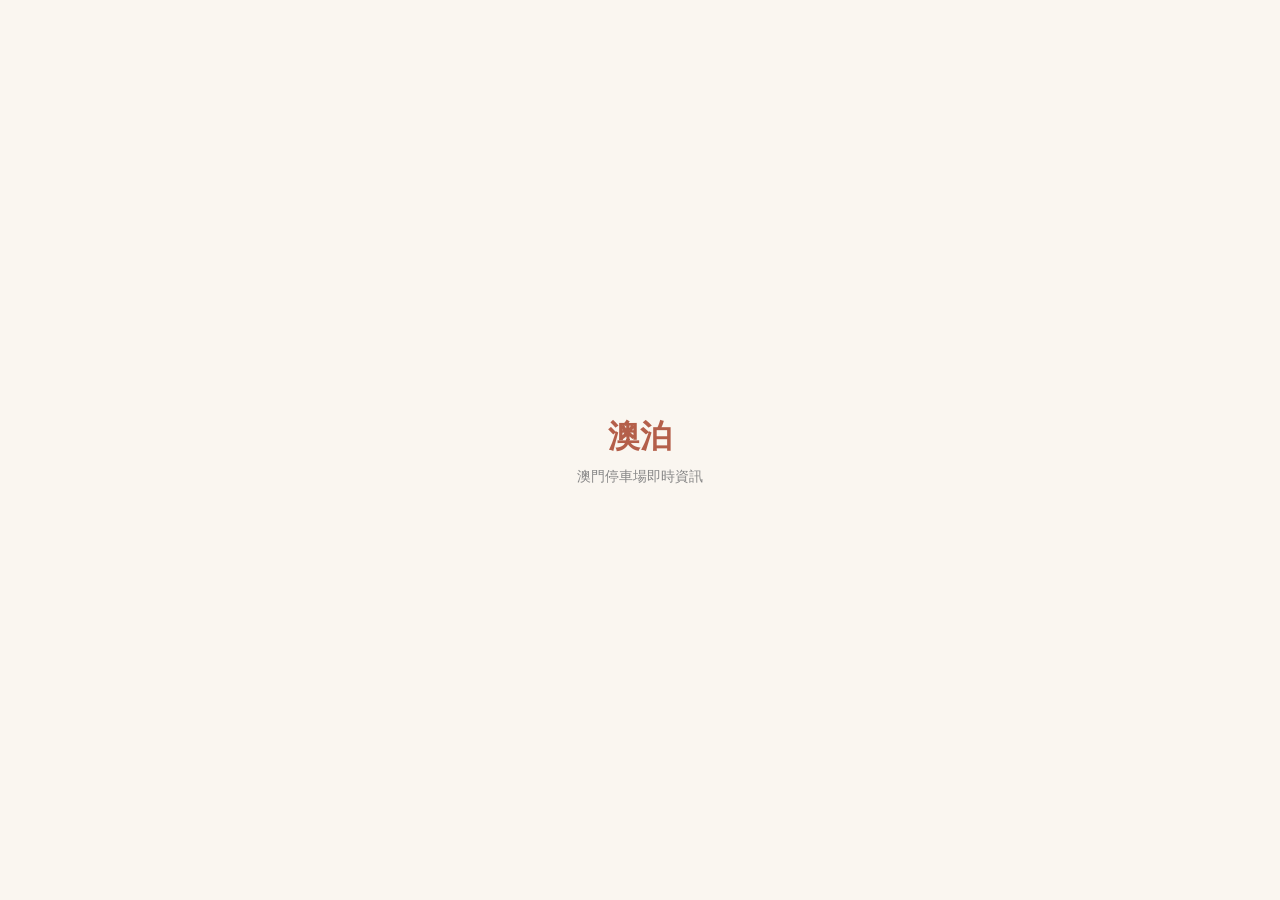
==== docs/index.html @ 18517d8a "Move index.html to docs/" ====
<!DOCTYPE html>
<html lang="zh-Hant">
<head>
  <meta charset="UTF-8">
  <meta name="viewport" content="width=device-width, initial-scale=1.0">
  <title>澳泊 Parking Go</title>
  <style>
    * { margin: 0; padding: 0; box-sizing: border-box; }
    body {
      font-family: -apple-system, BlinkMacSystemFont, 'Segoe UI', Roboto, sans-serif;
      background: #faf6f0;
      color: #2c2c2c;
      display: flex;
      align-items: center;
      justify-content: center;
      min-height: 100vh;
    }
    .container { text-align: center; padding: 2rem; }
    h1 { font-size: 2rem; font-weight: 600; margin-bottom: 0.5rem; color: #b45f4a; }
    p { color: #888; font-size: 0.9rem; }
  </style>
</head>
<body>
  <div class="container">
    <h1>澳泊</h1>
    <p>澳門停車場即時資訊</p>
  </div>
</body>
</html>
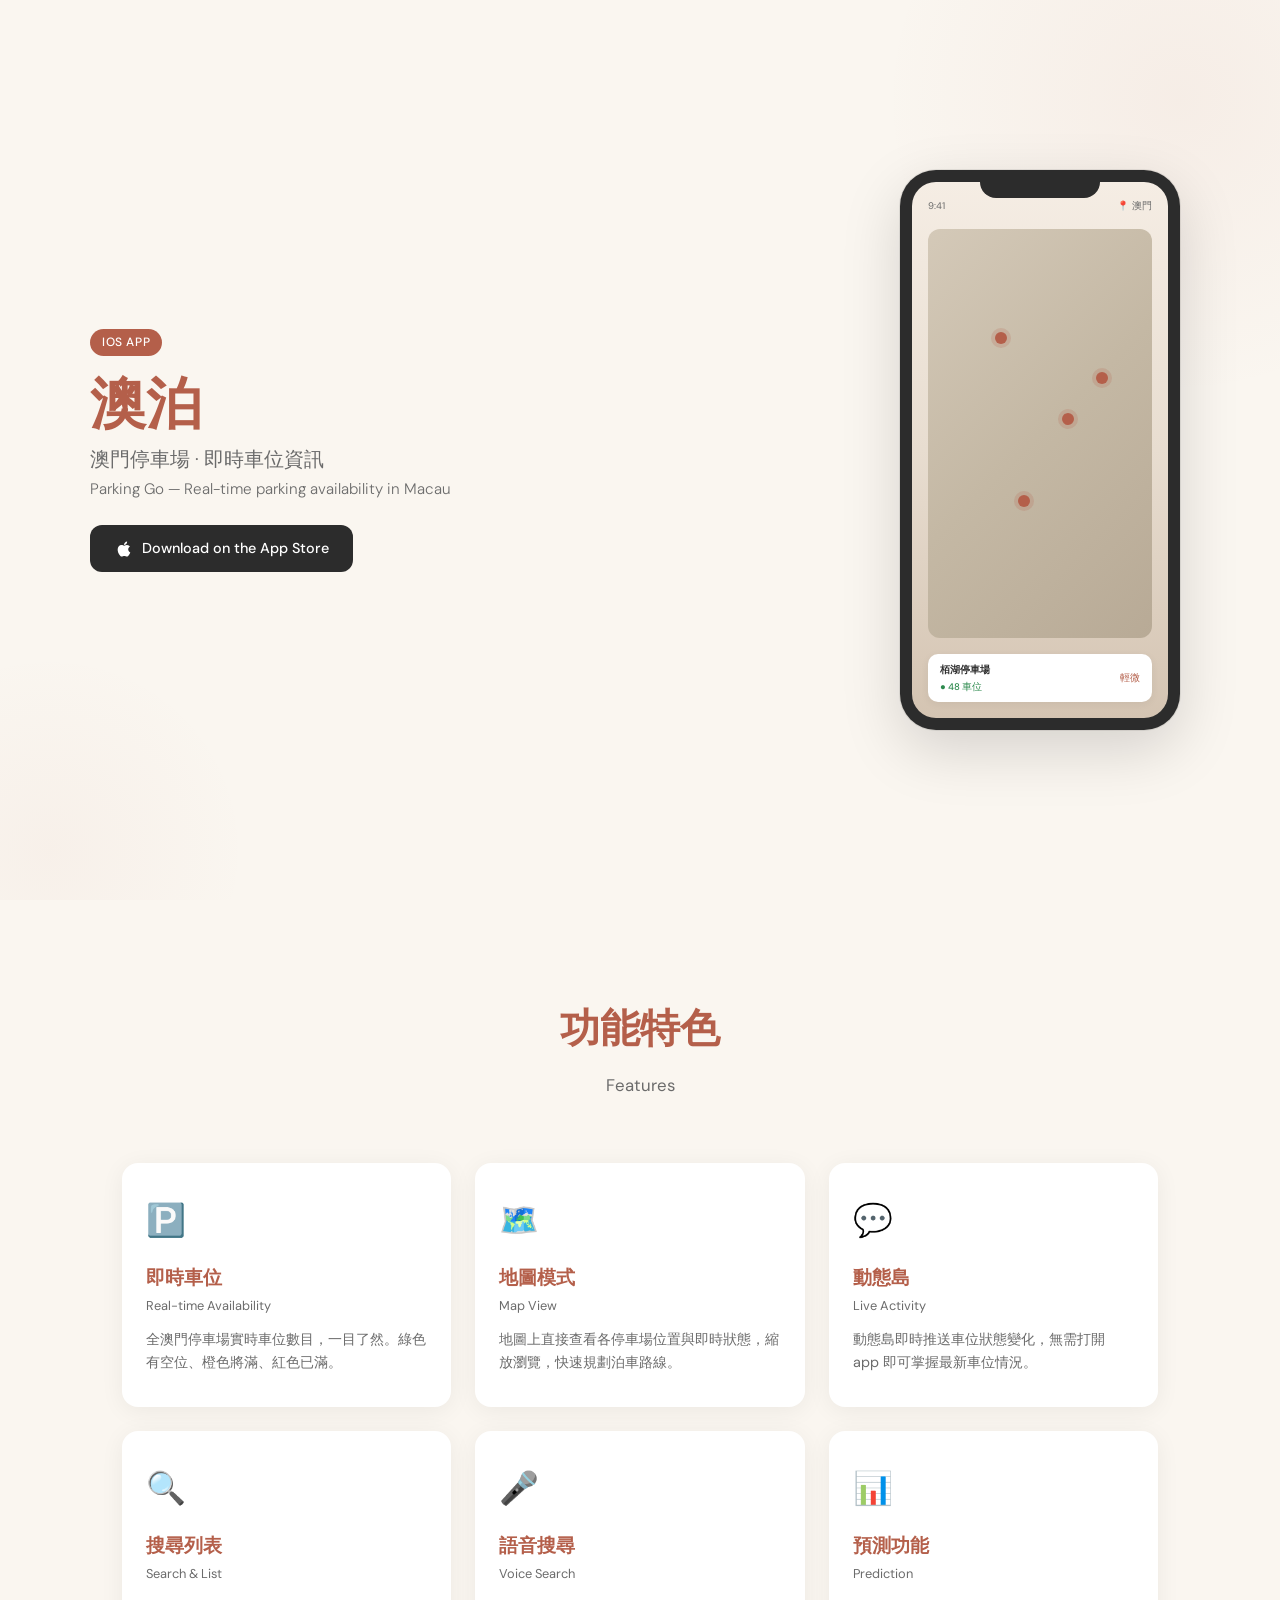
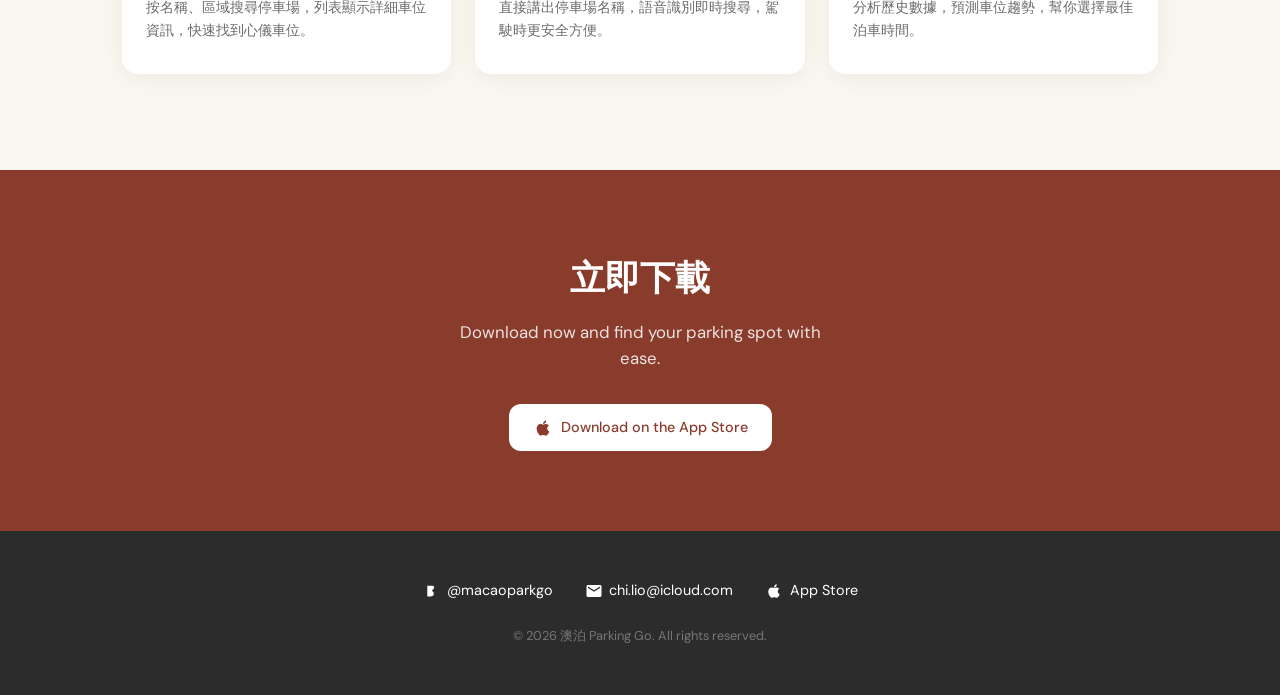
==== commit 15a2e5d4: "feat: redesign landing page with app features and contact" ====
--- a/docs/index.html
+++ b/docs/index.html
@@ -3,27 +3,555 @@
 <head>
   <meta charset="UTF-8">
   <meta name="viewport" content="width=device-width, initial-scale=1.0">
-  <title>澳泊 Parking Go</title>
+  <title>澳泊 Parking Go — 澳門停車場即時資訊</title>
+  <link rel="preconnect" href="https://fonts.googleapis.com">
+  <link rel="preconnect" href="https://fonts.gstatic.com" crossorigin>
+  <link href="https://fonts.googleapis.com/css2?family=DM+Serif+Display:ital@0;1&family=DM+Sans:opsz,wght@9..40,300;9..40,400;9..40,500;9..40,600&display=swap" rel="stylesheet">
   <style>
+    :root {
+      --terracotta: #b45f4a;
+      --terracotta-deep: #8a3c2c;
+      --terracotta-light: #d4897a;
+      --cream: #faf6f0;
+      --cream-dark: #f5ede4;
+      --text: #2c2c2c;
+      --text-light: #6b6b6b;
+      --white: #ffffff;
+      --font-heading: 'DM Serif Display', serif;
+      --font-body: 'DM Sans', sans-serif;
+    }
+
     * { margin: 0; padding: 0; box-sizing: border-box; }
+
     body {
-      font-family: -apple-system, BlinkMacSystemFont, 'Segoe UI', Roboto, sans-serif;
-      background: #faf6f0;
-      color: #2c2c2c;
+      font-family: var(--font-body);
+      color: var(--text);
+      background: var(--cream);
+      line-height: 1.6;
+      -webkit-font-smoothing: antialiased;
+    }
+
+    .hero {
+      min-height: 100vh;
       display: flex;
       align-items: center;
       justify-content: center;
-      min-height: 100vh;
-    }
-    .container { text-align: center; padding: 2rem; }
-    h1 { font-size: 2rem; font-weight: 600; margin-bottom: 0.5rem; color: #b45f4a; }
-    p { color: #888; font-size: 0.9rem; }
+      padding: 2rem;
+      position: relative;
+      overflow: hidden;
+    }
+
+    .hero::before {
+      content: '';
+      position: absolute;
+      width: 600px;
+      height: 600px;
+      border-radius: 50%;
+      background: radial-gradient(circle, rgba(180,95,74,0.06) 0%, transparent 70%);
+      top: -200px;
+      right: -200px;
+      pointer-events: none;
+    }
+
+    .hero::after {
+      content: '';
+      position: absolute;
+      width: 400px;
+      height: 400px;
+      border-radius: 50%;
+      background: radial-gradient(circle, rgba(180,95,74,0.04) 0%, transparent 70%);
+      bottom: -150px;
+      left: -150px;
+      pointer-events: none;
+    }
+
+    .hero-content {
+      display: flex;
+      align-items: center;
+      gap: 4rem;
+      max-width: 1100px;
+      width: 100%;
+      position: relative;
+      z-index: 1;
+    }
+
+    .hero-text {
+      flex: 1;
+      opacity: 0;
+      transform: translateY(30px);
+      animation: fadeInUp 0.8s ease 0.2s forwards;
+    }
+
+    .hero-text .badge {
+      display: inline-block;
+      background: var(--terracotta);
+      color: white;
+      padding: 0.25rem 0.75rem;
+      border-radius: 99px;
+      font-size: 0.75rem;
+      font-weight: 500;
+      letter-spacing: 0.05em;
+      text-transform: uppercase;
+      margin-bottom: 1rem;
+      opacity: 0;
+      animation: fadeInUp 0.6s ease 0.1s forwards;
+    }
+
+    .hero-text h1 {
+      font-family: var(--font-heading);
+      font-size: 3.5rem;
+      line-height: 1.15;
+      color: var(--terracotta);
+      margin-bottom: 0.5rem;
+    }
+
+    .hero-text .subtitle {
+      font-size: 1.25rem;
+      color: var(--text-light);
+      font-weight: 300;
+      margin-bottom: 1.5rem;
+      line-height: 1.5;
+    }
+
+    .hero-text .subtitle .en {
+      display: block;
+      font-size: 0.95rem;
+      color: var(--text-light);
+      margin-top: 0.25rem;
+    }
+
+    .app-store-btn {
+      display: inline-flex;
+      align-items: center;
+      gap: 0.5rem;
+      background: var(--text);
+      color: white;
+      padding: 0.75rem 1.5rem;
+      border-radius: 12px;
+      text-decoration: none;
+      font-weight: 500;
+      font-size: 0.9rem;
+      transition: transform 0.2s, box-shadow 0.2s;
+      opacity: 0;
+      animation: fadeInUp 0.6s ease 0.5s forwards;
+    }
+
+    .app-store-btn:hover {
+      transform: translateY(-2px);
+      box-shadow: 0 8px 24px rgba(0,0,0,0.15);
+    }
+
+    .app-store-btn svg {
+      width: 20px;
+      height: 20px;
+      fill: white;
+    }
+
+    .hero-mockup {
+      flex: 0 0 300px;
+      opacity: 0;
+      transform: translateY(30px);
+      animation: fadeInUp 0.8s ease 0.4s forwards;
+    }
+
+    .phone {
+      width: 280px;
+      height: 560px;
+      background: var(--text);
+      border-radius: 36px;
+      padding: 12px;
+      box-shadow: 0 20px 60px rgba(0,0,0,0.15), 0 0 0 1px rgba(0,0,0,0.08);
+      position: relative;
+      margin: 0 auto;
+    }
+
+    .phone-notch {
+      position: absolute;
+      top: 0;
+      left: 50%;
+      transform: translateX(-50%);
+      width: 120px;
+      height: 28px;
+      background: var(--text);
+      border-radius: 0 0 16px 16px;
+      z-index: 2;
+    }
+
+    .phone-screen {
+      width: 100%;
+      height: 100%;
+      background: linear-gradient(180deg, #f5ede4 0%, #e8ddd0 50%, #d4c4b2 100%);
+      border-radius: 24px;
+      overflow: hidden;
+      position: relative;
+    }
+
+    .mock-map {
+      padding: 1rem;
+      height: 100%;
+      display: flex;
+      flex-direction: column;
+    }
+
+    .mock-map .status-bar {
+      display: flex;
+      justify-content: space-between;
+      font-size: 0.6rem;
+      color: var(--text-light);
+      padding-bottom: 0.5rem;
+    }
+
+    .mock-map .map-area {
+      flex: 1;
+      background: linear-gradient(135deg, #d4c9b8 0%, #c4b8a4 50%, #b8aa96 100%);
+      border-radius: 12px;
+      margin: 0.5rem 0;
+      position: relative;
+      display: flex;
+      align-items: center;
+      justify-content: center;
+    }
+
+    .mock-map .map-pin {
+      width: 12px;
+      height: 12px;
+      background: var(--terracotta);
+      border-radius: 50%;
+      box-shadow: 0 0 0 4px rgba(180,95,74,0.2);
+      position: absolute;
+    }
+
+    .mock-map .map-pin:nth-child(1) { top: 25%; left: 30%; }
+    .mock-map .map-pin:nth-child(2) { top: 45%; left: 60%; }
+    .mock-map .map-pin:nth-child(3) { top: 65%; left: 40%; }
+    .mock-map .map-pin:nth-child(4) { top: 35%; left: 75%; }
+
+    .mock-map .bottom-card {
+      background: white;
+      border-radius: 10px;
+      padding: 0.5rem 0.75rem;
+      margin-top: 0.5rem;
+      box-shadow: 0 2px 8px rgba(0,0,0,0.06);
+      display: flex;
+      justify-content: space-between;
+      align-items: center;
+    }
+
+    .mock-map .bottom-card .name {
+      font-size: 0.65rem;
+      font-weight: 600;
+    }
+
+    .mock-map .bottom-card .status {
+      font-size: 0.6rem;
+      color: #2d8a4e;
+      font-weight: 500;
+    }
+
+    .features {
+      padding: 6rem 2rem;
+      max-width: 1100px;
+      margin: 0 auto;
+    }
+
+    .features-header {
+      text-align: center;
+      margin-bottom: 4rem;
+    }
+
+    .features-header h2 {
+      font-family: var(--font-heading);
+      font-size: 2.5rem;
+      color: var(--terracotta);
+      margin-bottom: 0.75rem;
+    }
+
+    .features-header p {
+      color: var(--text-light);
+      font-size: 1.05rem;
+    }
+
+    .features-grid {
+      display: grid;
+      grid-template-columns: repeat(3, 1fr);
+      gap: 1.5rem;
+    }
+
+    .feature-card {
+      background: white;
+      border-radius: 16px;
+      padding: 2rem 1.5rem;
+      box-shadow: 0 4px 24px rgba(0,0,0,0.06);
+      transition: transform 0.3s, box-shadow 0.3s;
+      opacity: 0;
+      transform: translateY(30px);
+    }
+
+    .feature-card.visible {
+      opacity: 1;
+      transform: translateY(0);
+      transition: opacity 0.6s ease, transform 0.6s ease, box-shadow 0.3s, transform 0.3s;
+    }
+
+    .feature-card:hover {
+      transform: translateY(-4px);
+      box-shadow: 0 12px 40px rgba(0,0,0,0.10);
+    }
+
+    .feature-card .icon {
+      font-size: 2rem;
+      margin-bottom: 1rem;
+      display: block;
+    }
+
+    .feature-card h3 {
+      font-family: var(--font-heading);
+      font-size: 1.2rem;
+      color: var(--terracotta);
+      margin-bottom: 0.2rem;
+    }
+
+    .feature-card .feature-en {
+      font-size: 0.8rem;
+      color: var(--text-light);
+      margin-bottom: 0.75rem;
+      font-weight: 400;
+    }
+
+    .feature-card p {
+      font-size: 0.9rem;
+      color: var(--text-light);
+      line-height: 1.6;
+    }
+
+    .download {
+      background: var(--terracotta-deep);
+      padding: 5rem 2rem;
+      text-align: center;
+      color: white;
+    }
+
+    .download h2 {
+      font-family: var(--font-heading);
+      font-size: 2.2rem;
+      margin-bottom: 0.75rem;
+    }
+
+    .download p {
+      font-size: 1.05rem;
+      opacity: 0.85;
+      margin-bottom: 2rem;
+      max-width: 400px;
+      margin-left: auto;
+      margin-right: auto;
+    }
+
+    .download .app-store-btn {
+      background: white;
+      color: var(--terracotta-deep);
+    }
+
+    .download .app-store-btn svg { fill: var(--terracotta-deep); }
+
+    .download .app-store-btn:hover {
+      background: var(--cream);
+    }
+
+    footer {
+      background: var(--text);
+      color: rgba(255,255,255,0.7);
+      padding: 3rem 2rem;
+      text-align: center;
+    }
+
+    footer .links {
+      display: flex;
+      justify-content: center;
+      gap: 2rem;
+      margin-bottom: 1.5rem;
+      flex-wrap: wrap;
+    }
+
+    footer .links a {
+      color: white;
+      text-decoration: none;
+      font-size: 0.9rem;
+      display: inline-flex;
+      align-items: center;
+      gap: 0.4rem;
+      transition: opacity 0.2s;
+    }
+
+    footer .links a:hover { opacity: 0.8; }
+
+    footer .copyright {
+      font-size: 0.8rem;
+      opacity: 0.5;
+    }
+
+    @keyframes fadeInUp {
+      to { opacity: 1; transform: translateY(0); }
+    }
+
+    @media (max-width: 900px) {
+      .hero-content {
+        flex-direction: column;
+        text-align: center;
+        gap: 2rem;
+      }
+      .hero-text h1 { font-size: 2.5rem; }
+      .hero-mockup { flex: 0 0 auto; }
+      .phone { width: 240px; height: 480px; }
+      .features-grid { grid-template-columns: repeat(2, 1fr); }
+    }
+
+    @media (max-width: 600px) {
+      .hero { min-height: auto; padding: 4rem 1.5rem 3rem; }
+      .hero-text h1 { font-size: 2rem; }
+      .hero-text .subtitle { font-size: 1rem; }
+      .features { padding: 4rem 1.5rem; }
+      .features-grid { grid-template-columns: 1fr; }
+      .features-header h2 { font-size: 1.8rem; }
+      .phone { width: 200px; height: 400px; }
+    }
   </style>
 </head>
 <body>
-  <div class="container">
-    <h1>澳泊</h1>
-    <p>澳門停車場即時資訊</p>
+
+<section class="hero">
+  <div class="hero-content">
+    <div class="hero-text">
+      <span class="badge">iOS App</span>
+      <h1>澳泊</h1>
+      <div class="subtitle">
+        澳門停車場 · 即時車位資訊
+        <span class="en">Parking Go — Real-time parking availability in Macau</span>
+      </div>
+      <a href="https://apps.apple.com/mo/app/%E6%BE%B3%E6%B3%8A/id6670761273" class="app-store-btn" target="_blank" rel="noopener">
+        <svg viewBox="0 0 24 24"><path d="M17.05 20.28c-.98.95-2.05.8-3.08.35-1.09-.46-2.09-.48-3.24 0-1.44.62-2.2.44-3.06-.35C2.79 15.25 3.51 7.59 9.05 7.31c1.35.07 2.29.74 3.08.8 1.18-.24 2.31-.93 3.57-.84 1.51.12 2.65.72 3.4 1.8-3.12 1.87-2.38 5.98.48 7.13-.57 1.5-1.31 2.99-2.54 4.09zM12.03 7.25c-.15-2.23 1.66-4.07 3.74-4.25.29 2.58-2.34 4.5-3.74 4.25z"/></svg>
+        Download on the App Store
+      </a>
+    </div>
+    <div class="hero-mockup">
+      <div class="phone">
+        <div class="phone-notch"></div>
+        <div class="phone-screen">
+          <div class="mock-map">
+            <div class="status-bar">
+              <span>9:41</span>
+              <span>📍 澳門</span>
+            </div>
+            <div class="map-area">
+              <div class="map-pin"></div>
+              <div class="map-pin"></div>
+              <div class="map-pin"></div>
+              <div class="map-pin"></div>
+            </div>
+            <div class="bottom-card">
+              <div>
+                <div class="name">栢湖停車場</div>
+                <div class="status">● 48 車位</div>
+              </div>
+              <div class="status" style="color:#b45f4a;">輕微</div>
+            </div>
+          </div>
+        </div>
+      </div>
+    </div>
   </div>
+</section>
+
+<section class="features">
+  <div class="features-header">
+    <h2>功能特色</h2>
+    <p>Features</p>
+  </div>
+
+  <div class="features-grid">
+    <div class="feature-card">
+      <span class="icon">🅿️</span>
+      <h3>即時車位</h3>
+      <div class="feature-en">Real-time Availability</div>
+      <p>全澳門停車場實時車位數目，一目了然。綠色有空位、橙色將滿、紅色已滿。</p>
+    </div>
+
+    <div class="feature-card">
+      <span class="icon">🗺️</span>
+      <h3>地圖模式</h3>
+      <div class="feature-en">Map View</div>
+      <p>地圖上直接查看各停車場位置與即時狀態，縮放瀏覽，快速規劃泊車路線。</p>
+    </div>
+
+    <div class="feature-card">
+      <span class="icon">💬</span>
+      <h3>動態島</h3>
+      <div class="feature-en">Live Activity</div>
+      <p>動態島即時推送車位狀態變化，無需打開 app 即可掌握最新車位情況。</p>
+    </div>
+
+    <div class="feature-card">
+      <span class="icon">🔍</span>
+      <h3>搜尋列表</h3>
+      <div class="feature-en">Search &amp; List</div>
+      <p>按名稱、區域搜尋停車場，列表顯示詳細車位資訊，快速找到心儀車位。</p>
+    </div>
+
+    <div class="feature-card">
+      <span class="icon">🎤</span>
+      <h3>語音搜尋</h3>
+      <div class="feature-en">Voice Search</div>
+      <p>直接講出停車場名稱，語音識別即時搜尋，駕駛時更安全方便。</p>
+    </div>
+
+    <div class="feature-card">
+      <span class="icon">📊</span>
+      <h3>預測功能</h3>
+      <div class="feature-en">Prediction</div>
+      <p>分析歷史數據，預測車位趨勢，幫你選擇最佳泊車時間。</p>
+    </div>
+  </div>
+</section>
+
+<section class="download">
+  <h2>立即下載</h2>
+  <p>Download now and find your parking spot with ease.</p>
+  <a href="https://apps.apple.com/mo/app/%E6%BE%B3%E6%B3%8A/id6670761273" class="app-store-btn" target="_blank" rel="noopener">
+    <svg viewBox="0 0 24 24"><path d="M17.05 20.28c-.98.95-2.05.8-3.08.35-1.09-.46-2.09-.48-3.24 0-1.44.62-2.2.44-3.06-.35C2.79 15.25 3.51 7.59 9.05 7.31c1.35.07 2.29.74 3.08.8 1.18-.24 2.31-.93 3.57-.84 1.51.12 2.65.72 3.4 1.8-3.12 1.87-2.38 5.98.48 7.13-.57 1.5-1.31 2.99-2.54 4.09zM12.03 7.25c-.15-2.23 1.66-4.07 3.74-4.25.29 2.58-2.34 4.5-3.74 4.25z"/></svg>
+    Download on the App Store
+  </a>
+</section>
+
+<footer>
+  <div class="links">
+    <a href="https://www.threads.com/@macaoparkgo?igshid=NTc4MTIwNjQ2YQ==" target="_blank" rel="noopener">
+      <svg width="18" height="18" viewBox="0 0 24 24" fill="currentColor"><path d="M14.258 10.152c.463-.303.962-.682 1.343-1.246.228-.337.41-.717.532-1.145.139-.486.09-.948-.066-1.369-.178-.484-.536-.843-.973-1.094-.48-.276-1.07-.411-1.776-.411H7.048v14.394h4.387c.893 0 1.652-.155 2.296-.467.606-.293 1.094-.732 1.46-1.307.359-.568.536-1.245.536-2.017 0-1.026-.318-1.876-.985-2.497-.472-.44-1.028-.738-1.484-.841z"/></svg>
+      @macaoparkgo
+    </a>
+    <a href="mailto:chi.lio@icloud.com">
+      <svg width="18" height="18" viewBox="0 0 24 24" fill="currentColor"><path d="M20 4H4c-1.1 0-2 .9-2 2v12c0 1.1.9 2 2 2h16c1.1 0 2-.9 2-2V6c0-1.1-.9-2-2-2zm0 4l-8 5-8-5V6l8 5 8-5v2z"/></svg>
+      chi.lio@icloud.com
+    </a>
+    <a href="https://apps.apple.com/mo/app/%E6%BE%B3%E6%B3%8A/id6670761273" target="_blank" rel="noopener">
+      <svg width="18" height="18" viewBox="0 0 24 24" fill="currentColor"><path d="M17.05 20.28c-.98.95-2.05.8-3.08.35-1.09-.46-2.09-.48-3.24 0-1.44.62-2.2.44-3.06-.35C2.79 15.25 3.51 7.59 9.05 7.31c1.35.07 2.29.74 3.08.8 1.18-.24 2.31-.93 3.57-.84 1.51.12 2.65.72 3.4 1.8-3.12 1.87-2.38 5.98.48 7.13-.57 1.5-1.31 2.99-2.54 4.09zM12.03 7.25c-.15-2.23 1.66-4.07 3.74-4.25.29 2.58-2.34 4.5-3.74 4.25z"/></svg>
+      App Store
+    </a>
+  </div>
+  <div class="copyright">&copy; 2026 澳泊 Parking Go. All rights reserved.</div>
+</footer>
+
+<script>
+  const observer = new IntersectionObserver((entries) => {
+    entries.forEach(entry => {
+      if (entry.isIntersecting) {
+        entry.target.classList.add('visible');
+      }
+    });
+  }, { threshold: 0.1 });
+
+  document.querySelectorAll('.feature-card').forEach(card => {
+    observer.observe(card);
+  });
+</script>
+
 </body>
-</html>
+</html>
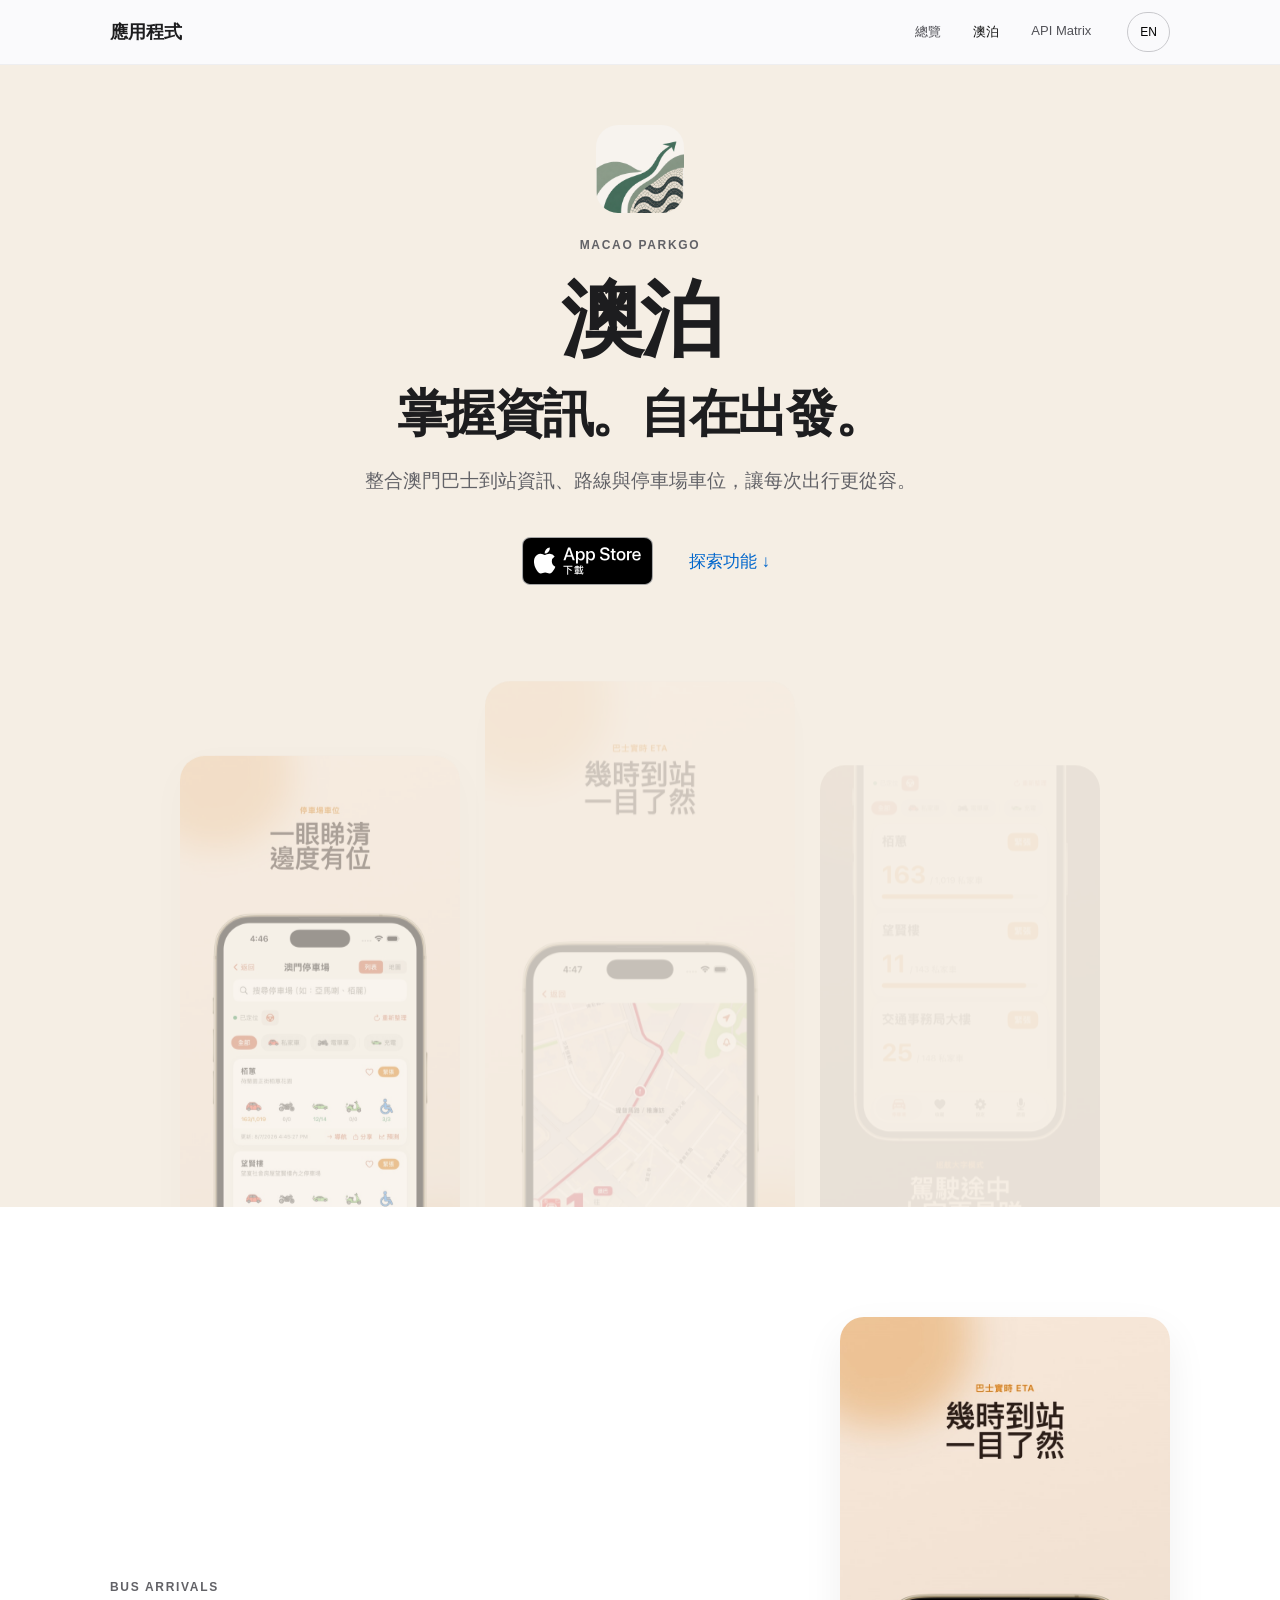
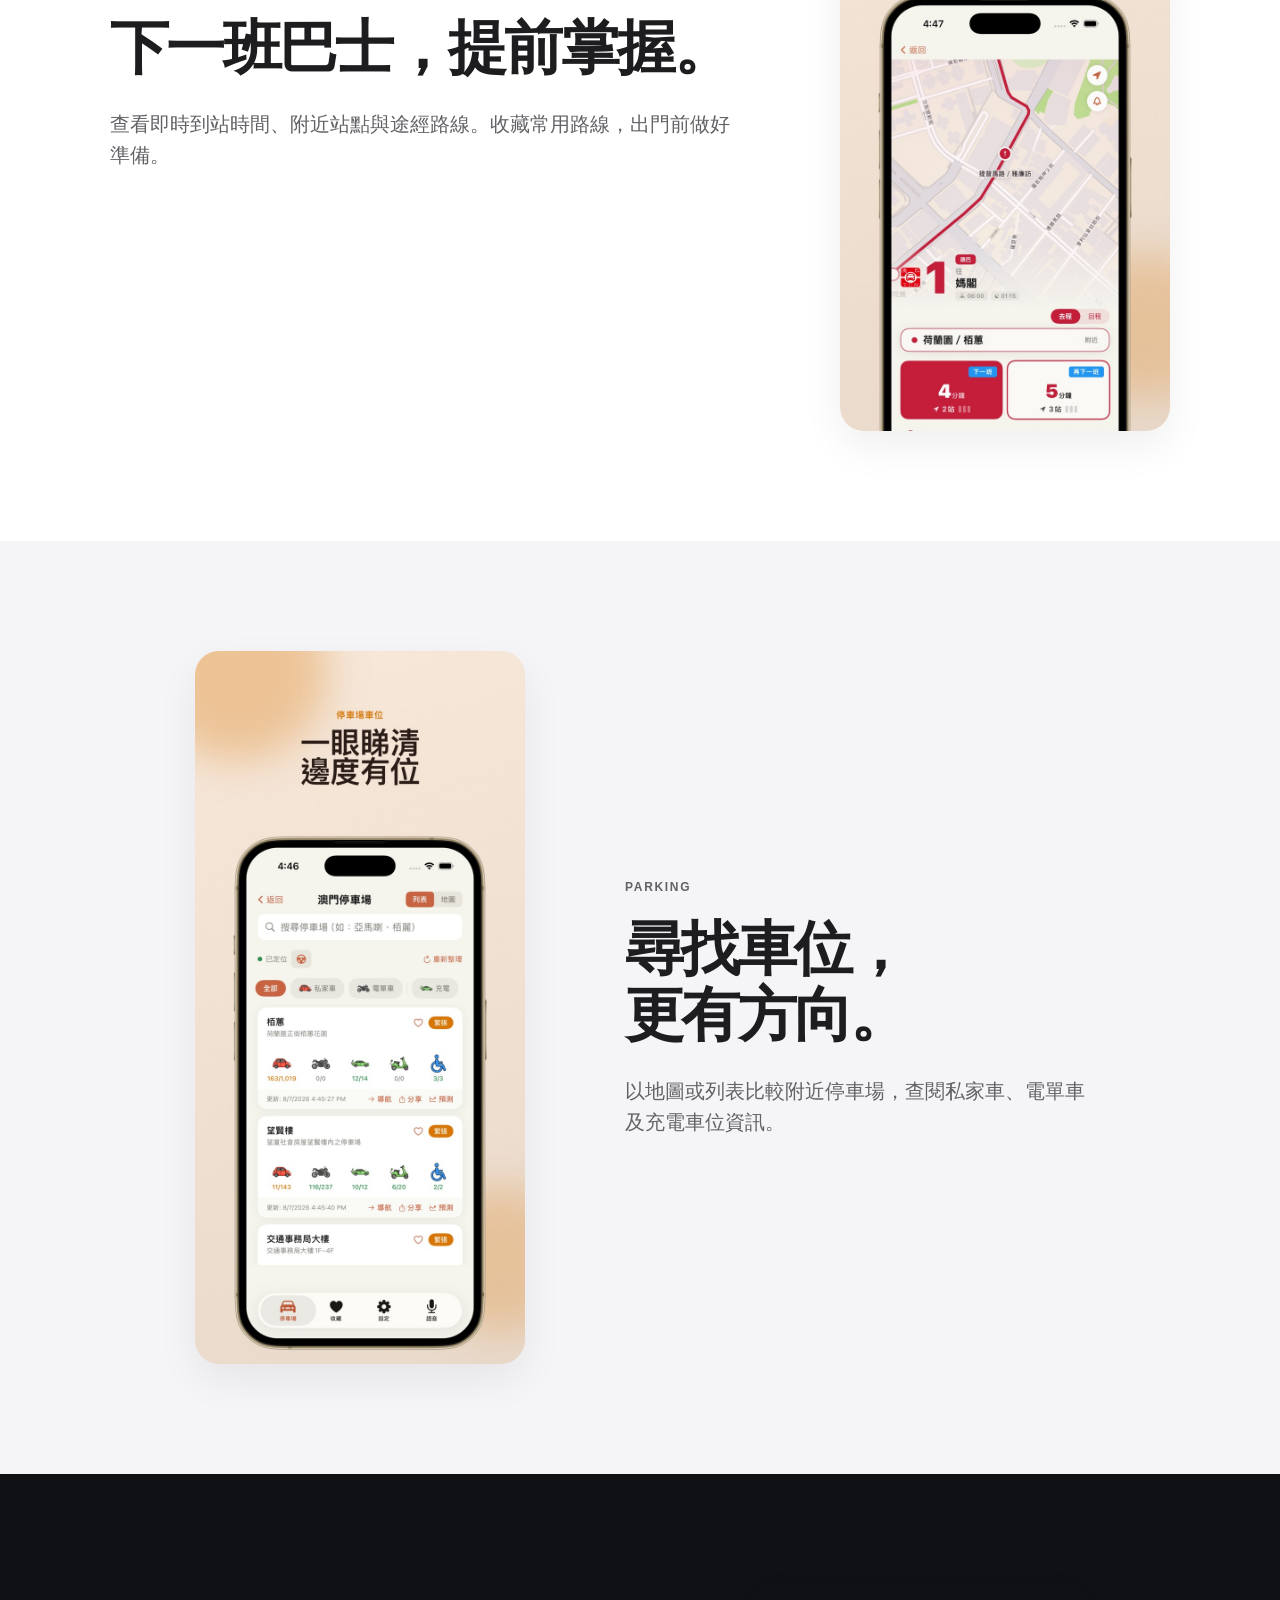
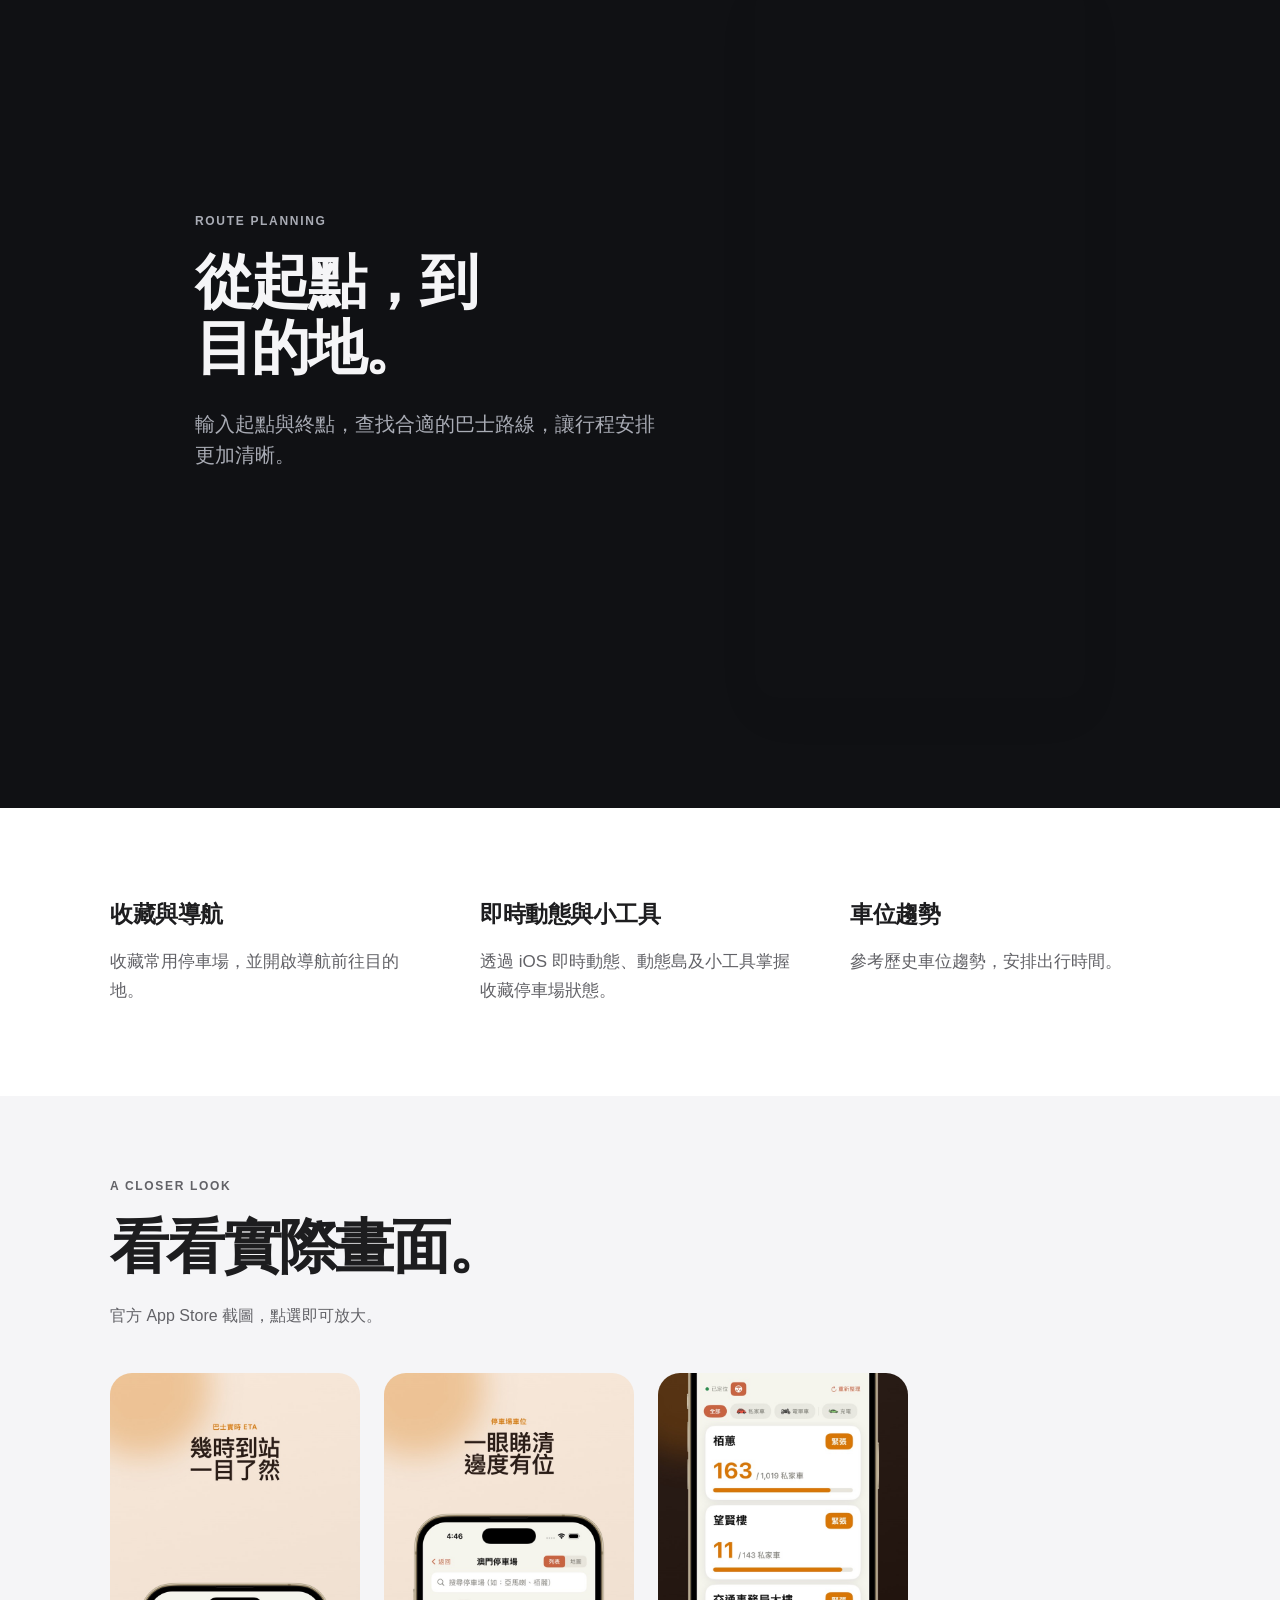
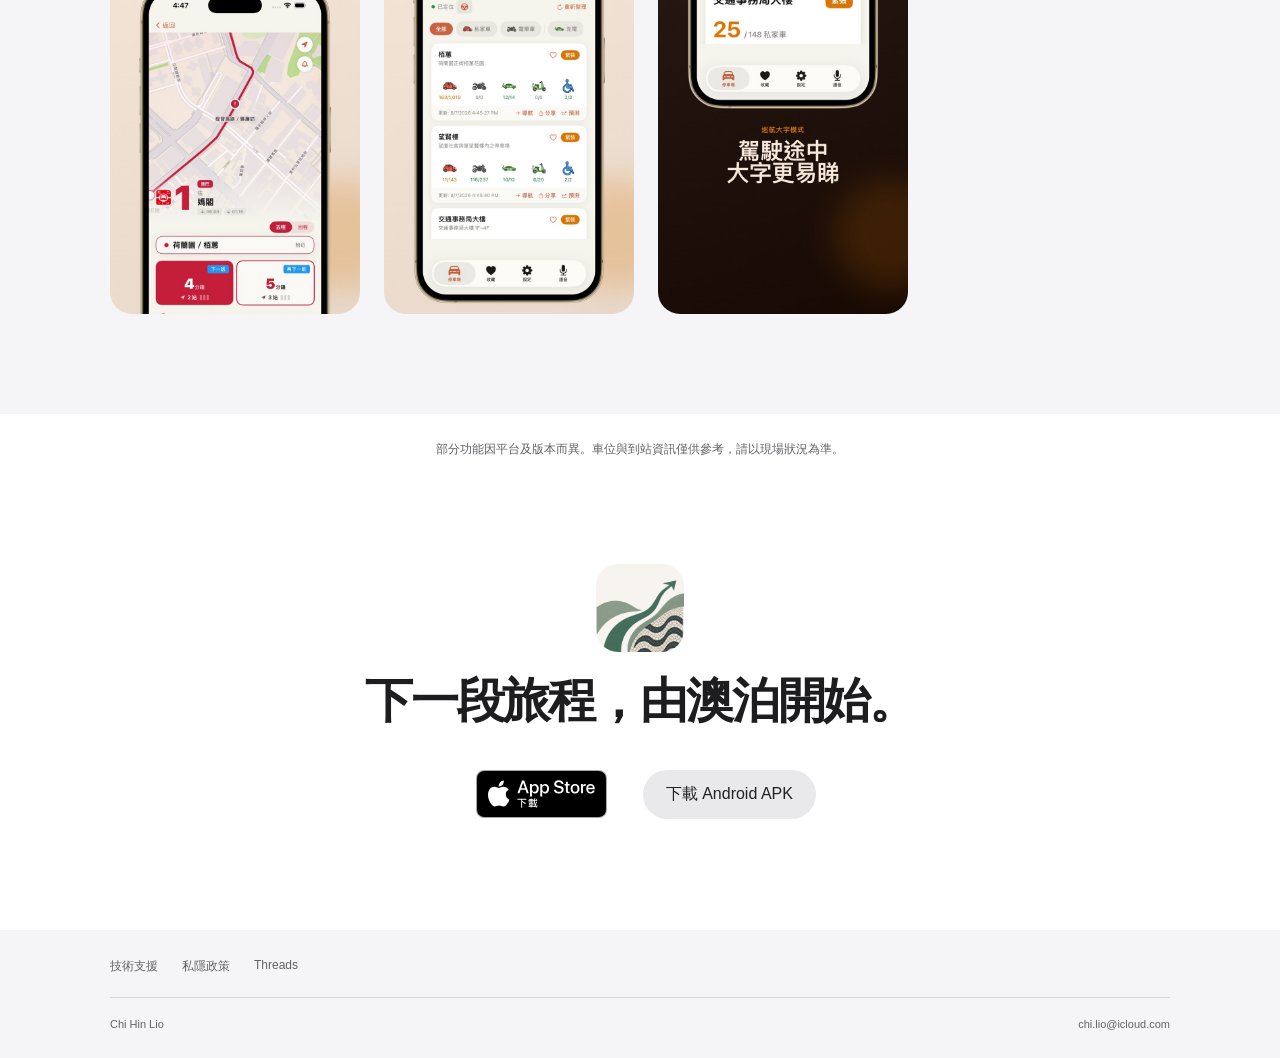
==== commit 2fb8af39: "Publish product showcase with official localized App Store badges" ====
--- a/docs/index.html
+++ b/docs/index.html
@@ -1,557 +1 @@
-<!DOCTYPE html>
-<html lang="zh-Hant">
-<head>
-  <meta charset="UTF-8">
-  <meta name="viewport" content="width=device-width, initial-scale=1.0">
-  <title>澳泊 Parking Go — 澳門停車場即時資訊</title>
-  <link rel="preconnect" href="https://fonts.googleapis.com">
-  <link rel="preconnect" href="https://fonts.gstatic.com" crossorigin>
-  <link href="https://fonts.googleapis.com/css2?family=DM+Serif+Display:ital@0;1&family=DM+Sans:opsz,wght@9..40,300;9..40,400;9..40,500;9..40,600&display=swap" rel="stylesheet">
-  <style>
-    :root {
-      --terracotta: #b45f4a;
-      --terracotta-deep: #8a3c2c;
-      --terracotta-light: #d4897a;
-      --cream: #faf6f0;
-      --cream-dark: #f5ede4;
-      --text: #2c2c2c;
-      --text-light: #6b6b6b;
-      --white: #ffffff;
-      --font-heading: 'DM Serif Display', serif;
-      --font-body: 'DM Sans', sans-serif;
-    }
-
-    * { margin: 0; padding: 0; box-sizing: border-box; }
-
-    body {
-      font-family: var(--font-body);
-      color: var(--text);
-      background: var(--cream);
-      line-height: 1.6;
-      -webkit-font-smoothing: antialiased;
-    }
-
-    .hero {
-      min-height: 100vh;
-      display: flex;
-      align-items: center;
-      justify-content: center;
-      padding: 2rem;
-      position: relative;
-      overflow: hidden;
-    }
-
-    .hero::before {
-      content: '';
-      position: absolute;
-      width: 600px;
-      height: 600px;
-      border-radius: 50%;
-      background: radial-gradient(circle, rgba(180,95,74,0.06) 0%, transparent 70%);
-      top: -200px;
-      right: -200px;
-      pointer-events: none;
-    }
-
-    .hero::after {
-      content: '';
-      position: absolute;
-      width: 400px;
-      height: 400px;
-      border-radius: 50%;
-      background: radial-gradient(circle, rgba(180,95,74,0.04) 0%, transparent 70%);
-      bottom: -150px;
-      left: -150px;
-      pointer-events: none;
-    }
-
-    .hero-content {
-      display: flex;
-      align-items: center;
-      gap: 4rem;
-      max-width: 1100px;
-      width: 100%;
-      position: relative;
-      z-index: 1;
-    }
-
-    .hero-text {
-      flex: 1;
-      opacity: 0;
-      transform: translateY(30px);
-      animation: fadeInUp 0.8s ease 0.2s forwards;
-    }
-
-    .hero-text .badge {
-      display: inline-block;
-      background: var(--terracotta);
-      color: white;
-      padding: 0.25rem 0.75rem;
-      border-radius: 99px;
-      font-size: 0.75rem;
-      font-weight: 500;
-      letter-spacing: 0.05em;
-      text-transform: uppercase;
-      margin-bottom: 1rem;
-      opacity: 0;
-      animation: fadeInUp 0.6s ease 0.1s forwards;
-    }
-
-    .hero-text h1 {
-      font-family: var(--font-heading);
-      font-size: 3.5rem;
-      line-height: 1.15;
-      color: var(--terracotta);
-      margin-bottom: 0.5rem;
-    }
-
-    .hero-text .subtitle {
-      font-size: 1.25rem;
-      color: var(--text-light);
-      font-weight: 300;
-      margin-bottom: 1.5rem;
-      line-height: 1.5;
-    }
-
-    .hero-text .subtitle .en {
-      display: block;
-      font-size: 0.95rem;
-      color: var(--text-light);
-      margin-top: 0.25rem;
-    }
-
-    .app-store-btn {
-      display: inline-flex;
-      align-items: center;
-      gap: 0.5rem;
-      background: var(--text);
-      color: white;
-      padding: 0.75rem 1.5rem;
-      border-radius: 12px;
-      text-decoration: none;
-      font-weight: 500;
-      font-size: 0.9rem;
-      transition: transform 0.2s, box-shadow 0.2s;
-      opacity: 0;
-      animation: fadeInUp 0.6s ease 0.5s forwards;
-    }
-
-    .app-store-btn:hover {
-      transform: translateY(-2px);
-      box-shadow: 0 8px 24px rgba(0,0,0,0.15);
-    }
-
-    .app-store-btn svg {
-      width: 20px;
-      height: 20px;
-      fill: white;
-    }
-
-    .hero-mockup {
-      flex: 0 0 300px;
-      opacity: 0;
-      transform: translateY(30px);
-      animation: fadeInUp 0.8s ease 0.4s forwards;
-    }
-
-    .phone {
-      width: 280px;
-      height: 560px;
-      background: var(--text);
-      border-radius: 36px;
-      padding: 12px;
-      box-shadow: 0 20px 60px rgba(0,0,0,0.15), 0 0 0 1px rgba(0,0,0,0.08);
-      position: relative;
-      margin: 0 auto;
-    }
-
-    .phone-notch {
-      position: absolute;
-      top: 0;
-      left: 50%;
-      transform: translateX(-50%);
-      width: 120px;
-      height: 28px;
-      background: var(--text);
-      border-radius: 0 0 16px 16px;
-      z-index: 2;
-    }
-
-    .phone-screen {
-      width: 100%;
-      height: 100%;
-      background: linear-gradient(180deg, #f5ede4 0%, #e8ddd0 50%, #d4c4b2 100%);
-      border-radius: 24px;
-      overflow: hidden;
-      position: relative;
-    }
-
-    .mock-map {
-      padding: 1rem;
-      height: 100%;
-      display: flex;
-      flex-direction: column;
-    }
-
-    .mock-map .status-bar {
-      display: flex;
-      justify-content: space-between;
-      font-size: 0.6rem;
-      color: var(--text-light);
-      padding-bottom: 0.5rem;
-    }
-
-    .mock-map .map-area {
-      flex: 1;
-      background: linear-gradient(135deg, #d4c9b8 0%, #c4b8a4 50%, #b8aa96 100%);
-      border-radius: 12px;
-      margin: 0.5rem 0;
-      position: relative;
-      display: flex;
-      align-items: center;
-      justify-content: center;
-    }
-
-    .mock-map .map-pin {
-      width: 12px;
-      height: 12px;
-      background: var(--terracotta);
-      border-radius: 50%;
-      box-shadow: 0 0 0 4px rgba(180,95,74,0.2);
-      position: absolute;
-    }
-
-    .mock-map .map-pin:nth-child(1) { top: 25%; left: 30%; }
-    .mock-map .map-pin:nth-child(2) { top: 45%; left: 60%; }
-    .mock-map .map-pin:nth-child(3) { top: 65%; left: 40%; }
-    .mock-map .map-pin:nth-child(4) { top: 35%; left: 75%; }
-
-    .mock-map .bottom-card {
-      background: white;
-      border-radius: 10px;
-      padding: 0.5rem 0.75rem;
-      margin-top: 0.5rem;
-      box-shadow: 0 2px 8px rgba(0,0,0,0.06);
-      display: flex;
-      justify-content: space-between;
-      align-items: center;
-    }
-
-    .mock-map .bottom-card .name {
-      font-size: 0.65rem;
-      font-weight: 600;
-    }
-
-    .mock-map .bottom-card .status {
-      font-size: 0.6rem;
-      color: #2d8a4e;
-      font-weight: 500;
-    }
-
-    .features {
-      padding: 6rem 2rem;
-      max-width: 1100px;
-      margin: 0 auto;
-    }
-
-    .features-header {
-      text-align: center;
-      margin-bottom: 4rem;
-    }
-
-    .features-header h2 {
-      font-family: var(--font-heading);
-      font-size: 2.5rem;
-      color: var(--terracotta);
-      margin-bottom: 0.75rem;
-    }
-
-    .features-header p {
-      color: var(--text-light);
-      font-size: 1.05rem;
-    }
-
-    .features-grid {
-      display: grid;
-      grid-template-columns: repeat(3, 1fr);
-      gap: 1.5rem;
-    }
-
-    .feature-card {
-      background: white;
-      border-radius: 16px;
-      padding: 2rem 1.5rem;
-      box-shadow: 0 4px 24px rgba(0,0,0,0.06);
-      transition: transform 0.3s, box-shadow 0.3s;
-      opacity: 0;
-      transform: translateY(30px);
-    }
-
-    .feature-card.visible {
-      opacity: 1;
-      transform: translateY(0);
-      transition: opacity 0.6s ease, transform 0.6s ease, box-shadow 0.3s, transform 0.3s;
-    }
-
-    .feature-card:hover {
-      transform: translateY(-4px);
-      box-shadow: 0 12px 40px rgba(0,0,0,0.10);
-    }
-
-    .feature-card .icon {
-      font-size: 2rem;
-      margin-bottom: 1rem;
-      display: block;
-    }
-
-    .feature-card h3 {
-      font-family: var(--font-heading);
-      font-size: 1.2rem;
-      color: var(--terracotta);
-      margin-bottom: 0.2rem;
-    }
-
-    .feature-card .feature-en {
-      font-size: 0.8rem;
-      color: var(--text-light);
-      margin-bottom: 0.75rem;
-      font-weight: 400;
-    }
-
-    .feature-card p {
-      font-size: 0.9rem;
-      color: var(--text-light);
-      line-height: 1.6;
-    }
-
-    .download {
-      background: var(--terracotta-deep);
-      padding: 5rem 2rem;
-      text-align: center;
-      color: white;
-    }
-
-    .download h2 {
-      font-family: var(--font-heading);
-      font-size: 2.2rem;
-      margin-bottom: 0.75rem;
-    }
-
-    .download p {
-      font-size: 1.05rem;
-      opacity: 0.85;
-      margin-bottom: 2rem;
-      max-width: 400px;
-      margin-left: auto;
-      margin-right: auto;
-    }
-
-    .download .app-store-btn {
-      background: white;
-      color: var(--terracotta-deep);
-    }
-
-    .download .app-store-btn svg { fill: var(--terracotta-deep); }
-
-    .download .app-store-btn:hover {
-      background: var(--cream);
-    }
-
-    footer {
-      background: var(--text);
-      color: rgba(255,255,255,0.7);
-      padding: 3rem 2rem;
-      text-align: center;
-    }
-
-    footer .links {
-      display: flex;
-      justify-content: center;
-      gap: 2rem;
-      margin-bottom: 1.5rem;
-      flex-wrap: wrap;
-    }
-
-    footer .links a {
-      color: white;
-      text-decoration: none;
-      font-size: 0.9rem;
-      display: inline-flex;
-      align-items: center;
-      gap: 0.4rem;
-      transition: opacity 0.2s;
-    }
-
-    footer .links a:hover { opacity: 0.8; }
-
-    footer .copyright {
-      font-size: 0.8rem;
-      opacity: 0.5;
-    }
-
-    @keyframes fadeInUp {
-      to { opacity: 1; transform: translateY(0); }
-    }
-
-    @media (max-width: 900px) {
-      .hero-content {
-        flex-direction: column;
-        text-align: center;
-        gap: 2rem;
-      }
-      .hero-text h1 { font-size: 2.5rem; }
-      .hero-mockup { flex: 0 0 auto; }
-      .phone { width: 240px; height: 480px; }
-      .features-grid { grid-template-columns: repeat(2, 1fr); }
-    }
-
-    @media (max-width: 600px) {
-      .hero { min-height: auto; padding: 4rem 1.5rem 3rem; }
-      .hero-text h1 { font-size: 2rem; }
-      .hero-text .subtitle { font-size: 1rem; }
-      .features { padding: 4rem 1.5rem; }
-      .features-grid { grid-template-columns: 1fr; }
-      .features-header h2 { font-size: 1.8rem; }
-      .phone { width: 200px; height: 400px; }
-    }
-  </style>
-</head>
-<body>
-
-<section class="hero">
-  <div class="hero-content">
-    <div class="hero-text">
-      <span class="badge">iOS App</span>
-      <h1>澳泊</h1>
-      <div class="subtitle">
-        澳門停車場 · 即時車位資訊
-        <span class="en">Parking Go — Real-time parking availability in Macau</span>
-      </div>
-      <a href="https://apps.apple.com/mo/app/%E6%BE%B3%E6%B3%8A/id6670761273" class="app-store-btn" target="_blank" rel="noopener">
-        <svg viewBox="0 0 24 24"><path d="M17.05 20.28c-.98.95-2.05.8-3.08.35-1.09-.46-2.09-.48-3.24 0-1.44.62-2.2.44-3.06-.35C2.79 15.25 3.51 7.59 9.05 7.31c1.35.07 2.29.74 3.08.8 1.18-.24 2.31-.93 3.57-.84 1.51.12 2.65.72 3.4 1.8-3.12 1.87-2.38 5.98.48 7.13-.57 1.5-1.31 2.99-2.54 4.09zM12.03 7.25c-.15-2.23 1.66-4.07 3.74-4.25.29 2.58-2.34 4.5-3.74 4.25z"/></svg>
-        Download on the App Store
-      </a>
-    </div>
-    <div class="hero-mockup">
-      <div class="phone">
-        <div class="phone-notch"></div>
-        <div class="phone-screen">
-          <div class="mock-map">
-            <div class="status-bar">
-              <span>9:41</span>
-              <span>📍 澳門</span>
-            </div>
-            <div class="map-area">
-              <div class="map-pin"></div>
-              <div class="map-pin"></div>
-              <div class="map-pin"></div>
-              <div class="map-pin"></div>
-            </div>
-            <div class="bottom-card">
-              <div>
-                <div class="name">栢湖停車場</div>
-                <div class="status">● 48 車位</div>
-              </div>
-              <div class="status" style="color:#b45f4a;">輕微</div>
-            </div>
-          </div>
-        </div>
-      </div>
-    </div>
-  </div>
-</section>
-
-<section class="features">
-  <div class="features-header">
-    <h2>功能特色</h2>
-    <p>Features</p>
-  </div>
-
-  <div class="features-grid">
-    <div class="feature-card">
-      <span class="icon">🅿️</span>
-      <h3>即時車位</h3>
-      <div class="feature-en">Real-time Availability</div>
-      <p>全澳門停車場實時車位數目，一目了然。綠色有空位、橙色將滿、紅色已滿。</p>
-    </div>
-
-    <div class="feature-card">
-      <span class="icon">🗺️</span>
-      <h3>地圖模式</h3>
-      <div class="feature-en">Map View</div>
-      <p>地圖上直接查看各停車場位置與即時狀態，縮放瀏覽，快速規劃泊車路線。</p>
-    </div>
-
-    <div class="feature-card">
-      <span class="icon">💬</span>
-      <h3>動態島</h3>
-      <div class="feature-en">Live Activity</div>
-      <p>動態島即時推送車位狀態變化，無需打開 app 即可掌握最新車位情況。</p>
-    </div>
-
-    <div class="feature-card">
-      <span class="icon">🔍</span>
-      <h3>搜尋列表</h3>
-      <div class="feature-en">Search &amp; List</div>
-      <p>按名稱、區域搜尋停車場，列表顯示詳細車位資訊，快速找到心儀車位。</p>
-    </div>
-
-    <div class="feature-card">
-      <span class="icon">🎤</span>
-      <h3>語音搜尋</h3>
-      <div class="feature-en">Voice Search</div>
-      <p>直接講出停車場名稱，語音識別即時搜尋，駕駛時更安全方便。</p>
-    </div>
-
-    <div class="feature-card">
-      <span class="icon">📊</span>
-      <h3>預測功能</h3>
-      <div class="feature-en">Prediction</div>
-      <p>分析歷史數據，預測車位趨勢，幫你選擇最佳泊車時間。</p>
-    </div>
-  </div>
-</section>
-
-<section class="download">
-  <h2>立即下載</h2>
-  <p>Download now and find your parking spot with ease.</p>
-  <a href="https://apps.apple.com/mo/app/%E6%BE%B3%E6%B3%8A/id6670761273" class="app-store-btn" target="_blank" rel="noopener">
-    <svg viewBox="0 0 24 24"><path d="M17.05 20.28c-.98.95-2.05.8-3.08.35-1.09-.46-2.09-.48-3.24 0-1.44.62-2.2.44-3.06-.35C2.79 15.25 3.51 7.59 9.05 7.31c1.35.07 2.29.74 3.08.8 1.18-.24 2.31-.93 3.57-.84 1.51.12 2.65.72 3.4 1.8-3.12 1.87-2.38 5.98.48 7.13-.57 1.5-1.31 2.99-2.54 4.09zM12.03 7.25c-.15-2.23 1.66-4.07 3.74-4.25.29 2.58-2.34 4.5-3.74 4.25z"/></svg>
-    Download on the App Store
-  </a>
-</section>
-
-<footer>
-  <div class="links">
-    <a href="https://www.threads.com/@macaoparkgo?igshid=NTc4MTIwNjQ2YQ==" target="_blank" rel="noopener">
-      <svg width="18" height="18" viewBox="0 0 24 24" fill="currentColor"><path d="M14.258 10.152c.463-.303.962-.682 1.343-1.246.228-.337.41-.717.532-1.145.139-.486.09-.948-.066-1.369-.178-.484-.536-.843-.973-1.094-.48-.276-1.07-.411-1.776-.411H7.048v14.394h4.387c.893 0 1.652-.155 2.296-.467.606-.293 1.094-.732 1.46-1.307.359-.568.536-1.245.536-2.017 0-1.026-.318-1.876-.985-2.497-.472-.44-1.028-.738-1.484-.841z"/></svg>
-      @macaoparkgo
-    </a>
-    <a href="mailto:chi.lio@icloud.com">
-      <svg width="18" height="18" viewBox="0 0 24 24" fill="currentColor"><path d="M20 4H4c-1.1 0-2 .9-2 2v12c0 1.1.9 2 2 2h16c1.1 0 2-.9 2-2V6c0-1.1-.9-2-2-2zm0 4l-8 5-8-5V6l8 5 8-5v2z"/></svg>
-      chi.lio@icloud.com
-    </a>
-    <a href="https://apps.apple.com/mo/app/%E6%BE%B3%E6%B3%8A/id6670761273" target="_blank" rel="noopener">
-      <svg width="18" height="18" viewBox="0 0 24 24" fill="currentColor"><path d="M17.05 20.28c-.98.95-2.05.8-3.08.35-1.09-.46-2.09-.48-3.24 0-1.44.62-2.2.44-3.06-.35C2.79 15.25 3.51 7.59 9.05 7.31c1.35.07 2.29.74 3.08.8 1.18-.24 2.31-.93 3.57-.84 1.51.12 2.65.72 3.4 1.8-3.12 1.87-2.38 5.98.48 7.13-.57 1.5-1.31 2.99-2.54 4.09zM12.03 7.25c-.15-2.23 1.66-4.07 3.74-4.25.29 2.58-2.34 4.5-3.74 4.25z"/></svg>
-      App Store
-    </a>
-  </div>
-  <div class="copyright">&copy; 2026 澳泊 Parking Go. All rights reserved.</div>
-</footer>
-
-<script>
-  const observer = new IntersectionObserver((entries) => {
-    entries.forEach(entry => {
-      if (entry.isIntersecting) {
-        entry.target.classList.add('visible');
-      }
-    });
-  }, { threshold: 0.1 });
-
-  document.querySelectorAll('.feature-card').forEach(card => {
-    observer.observe(card);
-  });
-</script>
-
-</body>
-</html>+<!doctype html><html lang="zh-Hant"><head><meta charset="utf-8"><meta name="viewport" content="width=device-width,initial-scale=1"><meta http-equiv="refresh" content="0;url=../parking.html"><title>澳泊 Macao ParkGo</title><link rel="canonical" href="https://chihin-lio.github.io/parking.html"></head><body><p><a href="../parking.html">前往澳泊 Macao ParkGo →</a></p></body></html>
